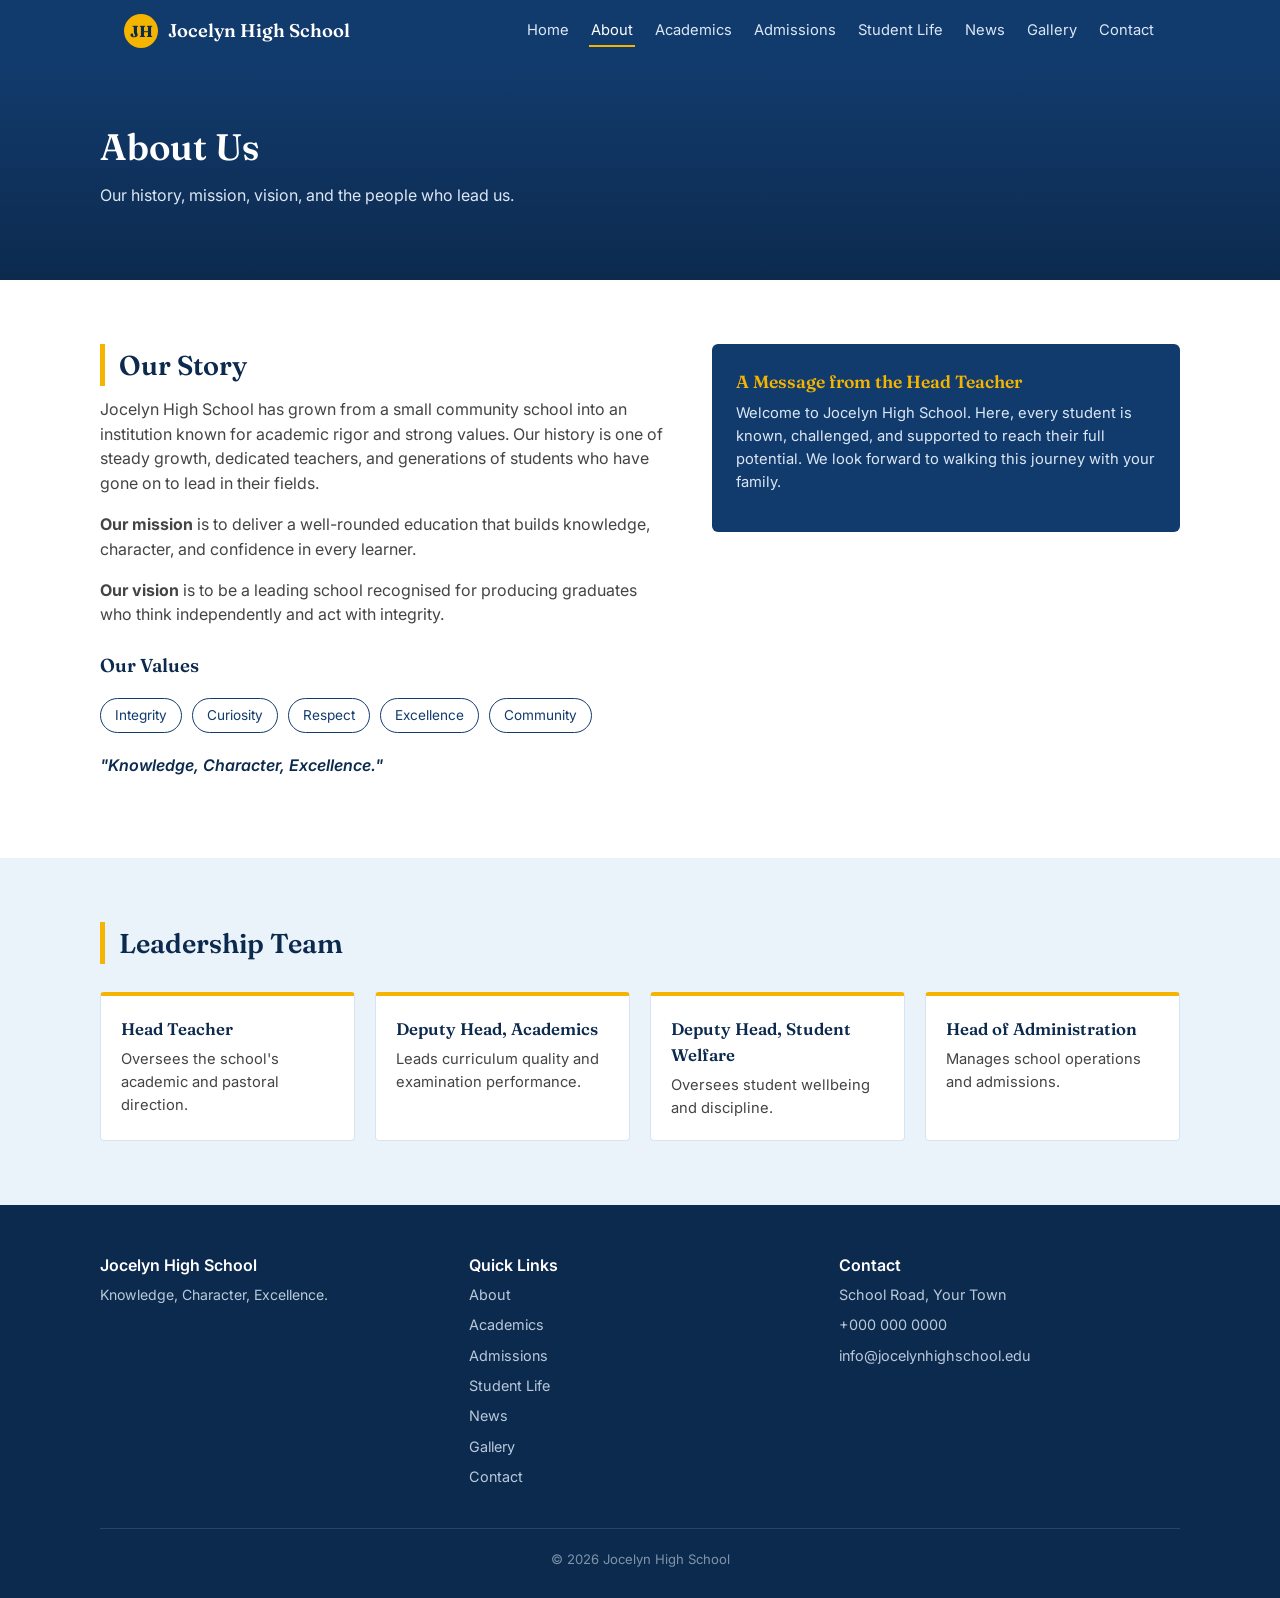
==== about.html @ 5e92a0dd "Add files via upload" ====
<!DOCTYPE html>
<html lang="en">
<head>
<meta charset="UTF-8">
<meta name="viewport" content="width=device-width, initial-scale=1, viewport-fit=cover">
<title>About Us — Jocelyn High School</title>
<link rel="preconnect" href="https://fonts.googleapis.com">
<link rel="preconnect" href="https://fonts.gstatic.com" crossorigin>
<link href="https://fonts.googleapis.com/css2?family=Fraunces:wght@500;600;700&family=Inter:wght@400;500;600&display=swap" rel="stylesheet">
<style>
:root{
  --navy:#123B6D;
  --navy-deep:#0C2A4E;
  --gold:#F4B400;
  --white:#FFFFFF;
  --light:#EAF3FA;
  --text:#222222;
}
*{box-sizing:border-box;}
html{scroll-behavior:smooth;}
body{
  margin:0; background:var(--white); color:var(--text);
  font-family:'Inter', -apple-system, Segoe UI, sans-serif;
  line-height:1.55;
}
h1,h2,h3{font-family:'Fraunces', Georgia, serif; color:var(--navy-deep); margin:0 0 .4em; font-weight:600;}
p{margin:0 0 1em; max-width:64ch;}
a{color:inherit;}
img{max-width:100%;}
section{padding:64px 24px;}
.wrap{max-width:1080px; margin:0 auto;}

header{position:sticky; top:0; z-index:10; background:var(--navy);}
.navbar{max-width:1080px; margin:0 auto; display:flex; align-items:center; justify-content:space-between; padding:14px 24px; gap:16px; flex-wrap:wrap;}
.brand{display:flex; align-items:center; gap:10px; color:var(--white); font-family:'Fraunces',serif; font-weight:600; font-size:1.15rem; white-space:nowrap; text-decoration:none;}
.crest{width:34px; height:34px; border-radius:50%; background:var(--gold); display:flex; align-items:center; justify-content:center; color:var(--navy-deep); font-weight:700; font-size:1rem; flex:none;}
nav{display:flex; gap:18px; flex-wrap:wrap;}
nav a{color:#DCE7F5; text-decoration:none; font-size:.92rem; white-space:nowrap; padding:4px 2px; border-bottom:2px solid transparent;}
nav a:hover, nav a:focus-visible{color:var(--white); border-bottom-color:var(--gold); outline:none;}
nav a.active{color:var(--white); border-bottom-color:var(--gold);}

.hero{background:linear-gradient(180deg, var(--navy) 0%, var(--navy-deep) 100%); color:var(--white); padding:80px 24px 64px;}
.hero .wrap{display:flex; flex-direction:column; gap:18px;}
.hero h1{color:var(--white); font-size:clamp(1.8rem,5vw,2.8rem); max-width:18ch; line-height:1.1;}
.hero p{color:#DCE7F5; font-size:1.05rem;}
.page-hero{background:linear-gradient(180deg, var(--navy) 0%, var(--navy-deep) 100%); color:var(--white); padding:56px 24px; text-align:left;}
.page-hero h1{color:var(--white); font-size:clamp(1.6rem,4vw,2.3rem); margin:0;}
.page-hero p{color:#DCE7F5; margin-top:8px;}

.hero-btns{display:flex; gap:14px; flex-wrap:wrap;}
.btn{display:inline-block; padding:13px 26px; border-radius:4px; text-decoration:none; font-weight:600; font-size:.95rem; border:2px solid transparent; cursor:pointer; font-family:inherit;}
.btn-gold{background:var(--gold); color:var(--navy-deep);}
.btn-gold:hover{background:#DDA300;}
.btn-outline{border-color:#DCE7F5; color:var(--white); background:transparent;}
.btn-outline:hover{background:rgba(255,255,255,.08);}
.btn-outline-navy{border-color:var(--navy); color:var(--navy); background:transparent;}

.quickbar{background:var(--light);}
.quickgrid{display:grid; grid-template-columns:repeat(auto-fit,minmax(190px,1fr)); gap:20px; padding:0;}
.quickitem{display:flex; align-items:center; gap:12px; background:var(--white); border:1px solid #D7E5F2; border-radius:6px; padding:16px 18px;}
.quickitem .ic{font-size:1.5rem;}
.quickitem span.label{font-weight:600; color:var(--navy-deep); font-size:.95rem;}

h2{font-size:1.7rem; border-left:5px solid var(--gold); padding-left:14px;}
.lead{color:#444; max-width:60ch;}
.alt{background:var(--light);}

.grid-cards{display:grid; grid-template-columns:repeat(auto-fit,minmax(230px,1fr)); gap:20px; margin-top:28px;}
.card{background:var(--white); border:1px solid #D7E5F2; border-top:4px solid var(--gold); border-radius:4px; padding:20px;}
.card h3{font-size:1.05rem; margin-bottom:.35em;}
.card p{font-size:.92rem; color:#444; margin:0;}
.card.navy-top{border-top-color:var(--navy);}

.two-col{display:grid; grid-template-columns:1.1fr .9fr; gap:40px; align-items:start;}
@media (max-width:760px){.two-col{grid-template-columns:1fr;}}
.leader-box{background:var(--navy); color:var(--white); border-radius:6px; padding:24px;}
.leader-box h3{color:var(--gold); font-size:1.1rem;}
.leader-box p{color:#DCE7F5; font-size:.92rem;}

.pill-row{display:flex; flex-wrap:wrap; gap:10px; margin-top:18px;}
.pill{background:var(--white); border:1px solid var(--navy); color:var(--navy); font-size:.85rem; padding:6px 14px; border-radius:20px;}

.events{display:grid; grid-template-columns:repeat(auto-fit,minmax(240px,1fr)); gap:18px; margin-top:28px;}
.event{display:flex; gap:14px; background:var(--white); border:1px solid #D7E5F2; border-radius:4px; padding:16px;}
.date{flex:none; width:58px; height:58px; background:var(--navy); color:var(--white); border-radius:4px; display:flex; flex-direction:column; align-items:center; justify-content:center; font-family:'Fraunces',serif;}
.date .d{font-size:1.2rem; font-weight:700; line-height:1;}
.date .m{font-size:.68rem; letter-spacing:.03em;}
.event h3{font-size:.98rem; margin-bottom:.2em;}
.event p{font-size:.85rem; color:#555; margin:0;}

.gallery-grid{display:grid; grid-template-columns:repeat(auto-fit,minmax(150px,1fr)); gap:14px; margin-top:28px;}
.gtile{aspect-ratio:4/3; border-radius:8px; display:flex; align-items:flex-end; padding:12px; color:var(--white); font-size:.85rem; font-weight:600;}
.g1{background:linear-gradient(160deg,#123B6D,#2F6BAE);}
.g2{background:linear-gradient(160deg,#0C2A4E,#123B6D);}
.g3{background:linear-gradient(160deg,#F4B400,#C98F00);}
.g4{background:linear-gradient(160deg,#2F6BAE,#EAF3FA); color:var(--navy-deep);}
.g5{background:linear-gradient(160deg,#123B6D,#F4B400);}
.g6{background:linear-gradient(160deg,#0C2A4E,#2F6BAE);}

.filter-row{display:flex; gap:10px; flex-wrap:wrap; margin-top:20px;}
.filter-row button{font:inherit; font-size:.85rem; padding:7px 16px; border-radius:20px; border:1px solid var(--navy); background:var(--white); color:var(--navy); cursor:pointer;}
.filter-row button.active{background:var(--navy); color:var(--white);}

.contact-grid{display:grid; grid-template-columns:1fr 1fr; gap:40px; margin-top:28px;}
@media (max-width:760px){.contact-grid{grid-template-columns:1fr;}}
.contact-info p{font-size:.95rem;}
.map-box{background:var(--light); border:1px solid #D7E5F2; border-radius:6px; height:220px; display:flex; align-items:center; justify-content:center; color:#5A7A99; font-size:.9rem;}
form{display:flex; flex-direction:column; gap:12px;}
label{font-size:.85rem; font-weight:600; color:var(--navy-deep);}
input,textarea,select{font:inherit; padding:11px 12px; border:1px solid #C3D6E8; border-radius:4px; background:var(--white);}
input:focus,textarea:focus,select:focus{outline:2px solid var(--gold); outline-offset:1px;}
textarea{resize:vertical; min-height:100px;}

table{width:100%; border-collapse:collapse; margin-top:16px; font-size:.92rem;}
table th, table td{text-align:left; padding:10px 12px; border-bottom:1px solid #D7E5F2;}
table th{color:var(--navy-deep); font-family:'Fraunces',serif;}

footer{background:var(--navy-deep); color:#B9C9DB; padding:48px 24px 28px;}
.foot-grid{display:grid; grid-template-columns:repeat(auto-fit,minmax(180px,1fr)); gap:28px; max-width:1080px; margin:0 auto;}
footer h3{color:var(--white); font-size:1rem; font-family:'Inter',sans-serif; font-weight:600;}
footer a{color:#B9C9DB; text-decoration:none; font-size:.9rem; display:block; margin-bottom:8px;}
footer a:hover{color:var(--gold);}
.foot-bottom{max-width:1080px; margin:32px auto 0; border-top:1px solid #24466E; padding-top:20px; font-size:.82rem; text-align:center; color:#7E93AC;}

@media (prefers-reduced-motion:reduce){html{scroll-behavior:auto;}}

</style>
</head>
<body>
<header>
  <div class="navbar">
    <a class="brand" href="index.html"><span class="crest">JH</span> Jocelyn High School</a>
    <nav>
      <a href="index.html">Home</a>
      <a href="about.html" class="active">About</a>
      <a href="academics.html">Academics</a>
      <a href="admissions.html">Admissions</a>
      <a href="students.html">Student Life</a>
      <a href="news.html">News</a>
      <a href="gallery.html">Gallery</a>
      <a href="contact.html">Contact</a>
    </nav>
  </div>
</header>
<section class="page-hero">
  <div class="wrap">
    <h1>About Us</h1>
    <p>Our history, mission, vision, and the people who lead us.</p>
  </div>
</section>

<section>
  <div class="wrap two-col">
    <div>
      <h2>Our Story</h2>
      <p class="lead">Jocelyn High School has grown from a small community school into an institution known for academic rigor and strong values. Our history is one of steady growth, dedicated teachers, and generations of students who have gone on to lead in their fields.</p>
      <p class="lead"><strong>Our mission</strong> is to deliver a well-rounded education that builds knowledge, character, and confidence in every learner.</p>
      <p class="lead"><strong>Our vision</strong> is to be a leading school recognised for producing graduates who think independently and act with integrity.</p>
      <h3 style="margin-top:24px;">Our Values</h3>
      <div class="pill-row">
        <span class="pill">Integrity</span>
        <span class="pill">Curiosity</span>
        <span class="pill">Respect</span>
        <span class="pill">Excellence</span>
        <span class="pill">Community</span>
      </div>
      <p class="lead" style="margin-top:20px; font-style:italic; color:var(--navy-deep); font-weight:600;">"Knowledge, Character, Excellence."</p>
    </div>
    <div class="leader-box">
      <h3>A Message from the Head Teacher</h3>
      <p>Welcome to Jocelyn High School. Here, every student is known, challenged, and supported to reach their full potential. We look forward to walking this journey with your family.</p>
    </div>
  </div>
</section>

<section class="alt">
  <div class="wrap">
    <h2>Leadership Team</h2>
    <div class="grid-cards">
      <div class="card"><h3>Head Teacher</h3><p>Oversees the school's academic and pastoral direction.</p></div>
      <div class="card"><h3>Deputy Head, Academics</h3><p>Leads curriculum quality and examination performance.</p></div>
      <div class="card"><h3>Deputy Head, Student Welfare</h3><p>Oversees student wellbeing and discipline.</p></div>
      <div class="card"><h3>Head of Administration</h3><p>Manages school operations and admissions.</p></div>
    </div>
  </div>
</section>
<footer>
  <div class="foot-grid">
    <div>
      <h3>Jocelyn High School</h3>
      <p style="font-size:.88rem;">Knowledge, Character, Excellence.</p>
    </div>
    <div>
      <h3>Quick Links</h3>
      <a href="about.html">About Us</a>
      <a href="admissions.html">Admissions</a>
      <a href="academics.html">Academics</a>
      <a href="students.html">Student Life</a>
    </div>
    <div>
      <h3>Contact</h3>
      <a href="contact.html">School Road, Your Town</a>
      <a href="contact.html">+000 000 0000</a>
      <a href="contact.html">info@jocelynhighschool.edu</a>
    </div>
  </div>
  <div class="foot-bottom">© 2026 Jocelyn High School</div>
</footer>
<script src="links.js"></script>
</body>
</html>
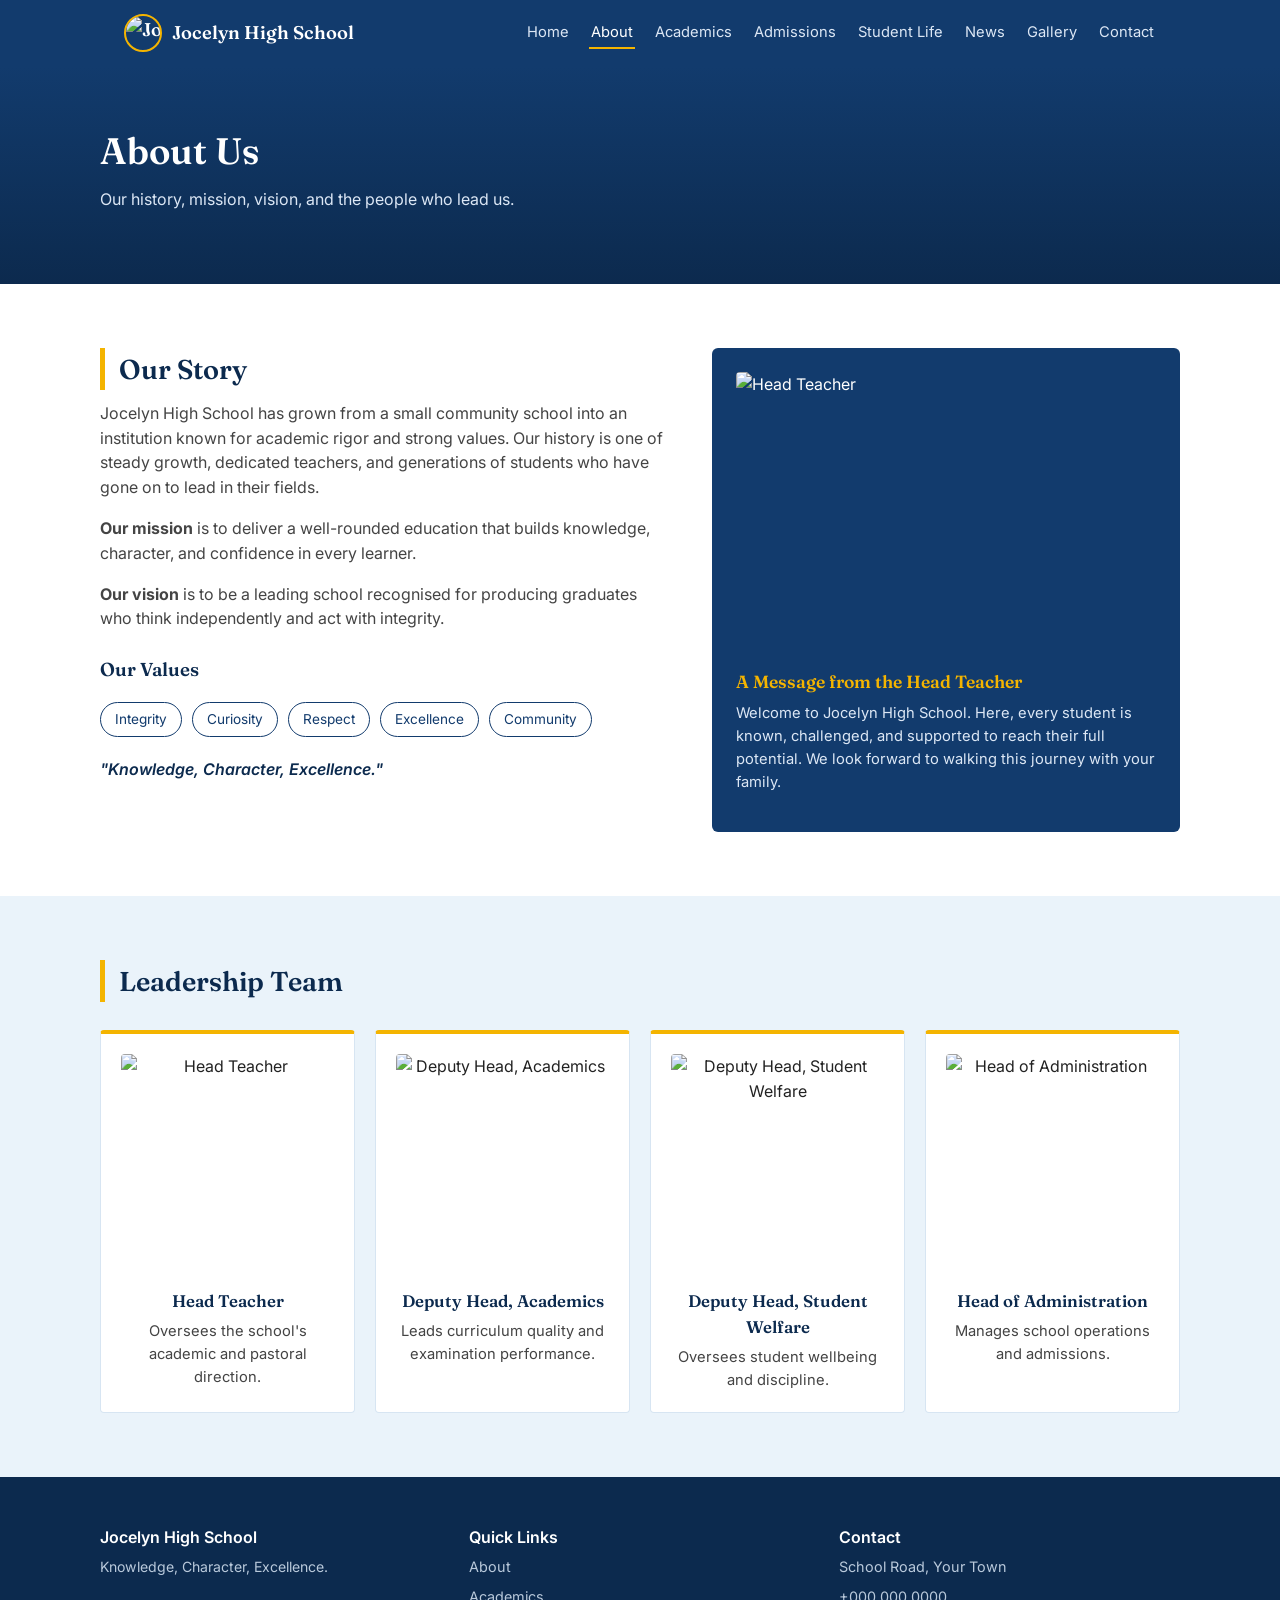
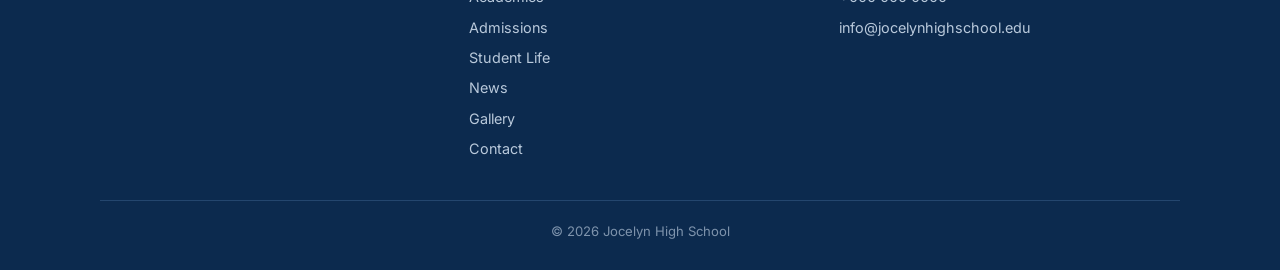
==== commit 45bccb99: "Add About Us page for Jocelyn High School This HTML file contains the structure and styling for the " ====
--- a/about.html
+++ b/about.html
@@ -26,14 +26,14 @@
 h1,h2,h3{font-family:'Fraunces', Georgia, serif; color:var(--navy-deep); margin:0 0 .4em; font-weight:600;}
 p{margin:0 0 1em; max-width:64ch;}
 a{color:inherit;}
-img{max-width:100%;}
+img{max-width:100%; height:auto; display:block;}
 section{padding:64px 24px;}
 .wrap{max-width:1080px; margin:0 auto;}
 
 header{position:sticky; top:0; z-index:10; background:var(--navy);}
 .navbar{max-width:1080px; margin:0 auto; display:flex; align-items:center; justify-content:space-between; padding:14px 24px; gap:16px; flex-wrap:wrap;}
 .brand{display:flex; align-items:center; gap:10px; color:var(--white); font-family:'Fraunces',serif; font-weight:600; font-size:1.15rem; white-space:nowrap; text-decoration:none;}
-.crest{width:34px; height:34px; border-radius:50%; background:var(--gold); display:flex; align-items:center; justify-content:center; color:var(--navy-deep); font-weight:700; font-size:1rem; flex:none;}
+.logo-img{width:38px; height:38px; border-radius:50%; object-fit:cover; border:2px solid var(--gold);}
 nav{display:flex; gap:18px; flex-wrap:wrap;}
 nav a{color:#DCE7F5; text-decoration:none; font-size:.92rem; white-space:nowrap; padding:4px 2px; border-bottom:2px solid transparent;}
 nav a:hover, nav a:focus-visible{color:var(--white); border-bottom-color:var(--gold); outline:none;}
@@ -66,7 +66,8 @@
 .alt{background:var(--light);}
 
 .grid-cards{display:grid; grid-template-columns:repeat(auto-fit,minmax(230px,1fr)); gap:20px; margin-top:28px;}
-.card{background:var(--white); border:1px solid #D7E5F2; border-top:4px solid var(--gold); border-radius:4px; padding:20px;}
+.card{background:var(--white); border:1px solid #D7E5F2; border-top:4px solid var(--gold); border-radius:4px; padding:20px; text-align:center;}
+.card img.profile-img{width:100%; height:220px; object-fit:cover; border-radius:4px; margin-bottom:14px;}
 .card h3{font-size:1.05rem; margin-bottom:.35em;}
 .card p{font-size:.92rem; color:#444; margin:0;}
 .card.navy-top{border-top-color:var(--navy);}
@@ -74,6 +75,7 @@
 .two-col{display:grid; grid-template-columns:1.1fr .9fr; gap:40px; align-items:start;}
 @media (max-width:760px){.two-col{grid-template-columns:1fr;}}
 .leader-box{background:var(--navy); color:var(--white); border-radius:6px; padding:24px;}
+.leader-box img.head-img{width:100%; height:280px; object-fit:cover; border-radius:4px; margin-bottom:16px;}
 .leader-box h3{color:var(--gold); font-size:1.1rem;}
 .leader-box p{color:#DCE7F5; font-size:.92rem;}
 
@@ -90,12 +92,6 @@
 
 .gallery-grid{display:grid; grid-template-columns:repeat(auto-fit,minmax(150px,1fr)); gap:14px; margin-top:28px;}
 .gtile{aspect-ratio:4/3; border-radius:8px; display:flex; align-items:flex-end; padding:12px; color:var(--white); font-size:.85rem; font-weight:600;}
-.g1{background:linear-gradient(160deg,#123B6D,#2F6BAE);}
-.g2{background:linear-gradient(160deg,#0C2A4E,#123B6D);}
-.g3{background:linear-gradient(160deg,#F4B400,#C98F00);}
-.g4{background:linear-gradient(160deg,#2F6BAE,#EAF3FA); color:var(--navy-deep);}
-.g5{background:linear-gradient(160deg,#123B6D,#F4B400);}
-.g6{background:linear-gradient(160deg,#0C2A4E,#2F6BAE);}
 
 .filter-row{display:flex; gap:10px; flex-wrap:wrap; margin-top:20px;}
 .filter-row button{font:inherit; font-size:.85rem; padding:7px 16px; border-radius:20px; border:1px solid var(--navy); background:var(--white); color:var(--navy); cursor:pointer;}
@@ -129,7 +125,10 @@
 <body>
 <header>
   <div class="navbar">
-    <a class="brand" href="index.html"><span class="crest">JH</span> Jocelyn High School</a>
+    <a class="brand" href="index.html">
+      <img src="logo.jpg" alt="Jocelyn High School Logo" class="logo-img">
+      Jocelyn High School
+    </a>
     <nav>
       <a href="index.html">Home</a>
       <a href="about.html" class="active">About</a>
@@ -167,6 +166,7 @@
       <p class="lead" style="margin-top:20px; font-style:italic; color:var(--navy-deep); font-weight:600;">"Knowledge, Character, Excellence."</p>
     </div>
     <div class="leader-box">
+      <img src="3.jpg" alt="Head Teacher" class="head-img">
       <h3>A Message from the Head Teacher</h3>
       <p>Welcome to Jocelyn High School. Here, every student is known, challenged, and supported to reach their full potential. We look forward to walking this journey with your family.</p>
     </div>
@@ -177,10 +177,26 @@
   <div class="wrap">
     <h2>Leadership Team</h2>
     <div class="grid-cards">
-      <div class="card"><h3>Head Teacher</h3><p>Oversees the school's academic and pastoral direction.</p></div>
-      <div class="card"><h3>Deputy Head, Academics</h3><p>Leads curriculum quality and examination performance.</p></div>
-      <div class="card"><h3>Deputy Head, Student Welfare</h3><p>Oversees student wellbeing and discipline.</p></div>
-      <div class="card"><h3>Head of Administration</h3><p>Manages school operations and admissions.</p></div>
+      <div class="card">
+        <img src="3.jpg" alt="Head Teacher" class="profile-img">
+        <h3>Head Teacher</h3>
+        <p>Oversees the school's academic and pastoral direction.</p>
+      </div>
+      <div class="card">
+        <img src="1.jpg" alt="Deputy Head, Academics" class="profile-img">
+        <h3>Deputy Head, Academics</h3>
+        <p>Leads curriculum quality and examination performance.</p>
+      </div>
+      <div class="card">
+        <img src="2.jpg" alt="Deputy Head, Student Welfare" class="profile-img">
+        <h3>Deputy Head, Student Welfare</h3>
+        <p>Oversees student wellbeing and discipline.</p>
+      </div>
+      <div class="card">
+        <img src="4.jpg" alt="Head of Administration" class="profile-img">
+        <h3>Head of Administration</h3>
+        <p>Manages school operations and admissions.</p>
+      </div>
     </div>
   </div>
 </section>
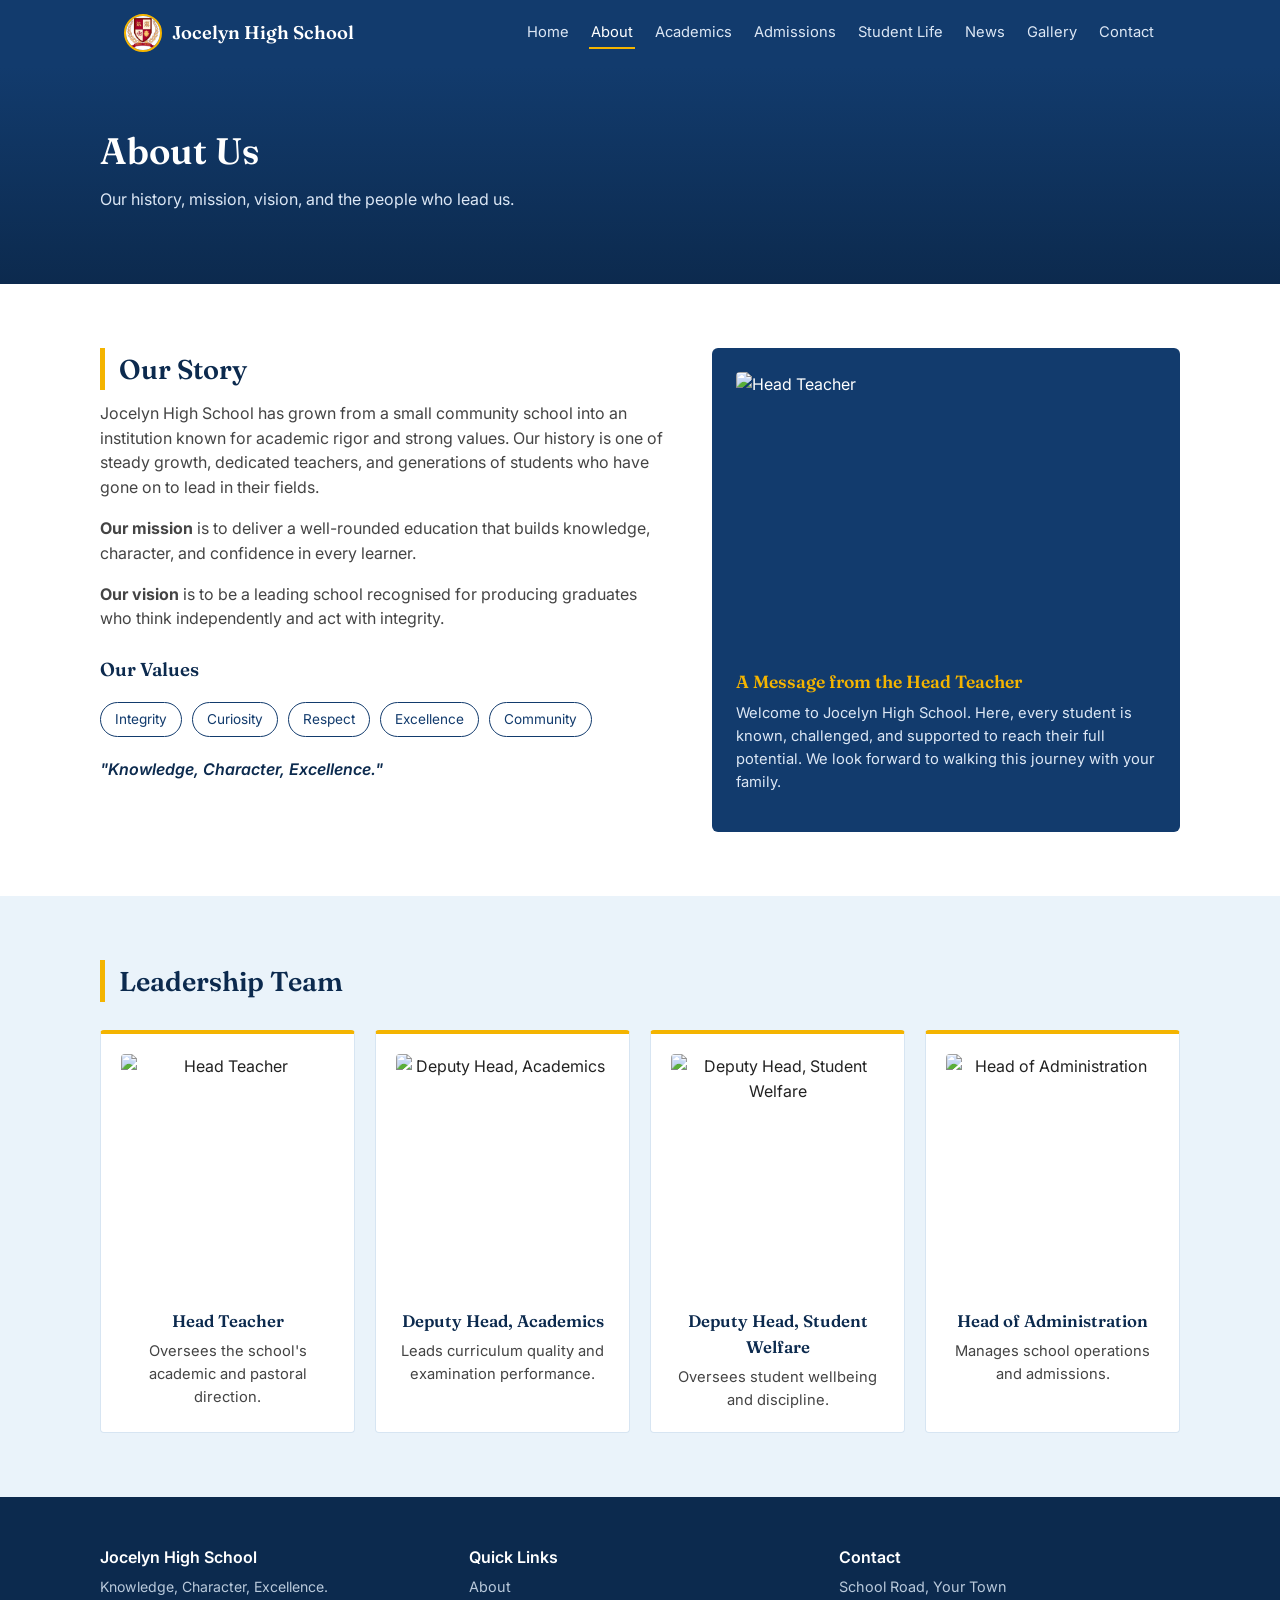
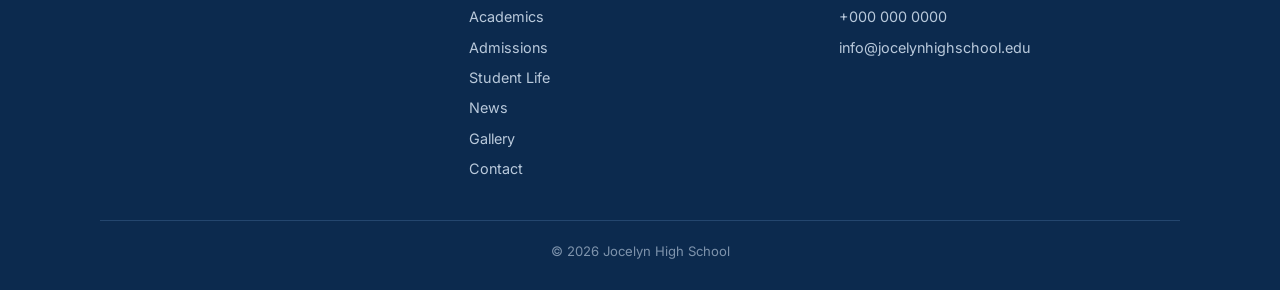
==== commit ee2d9406: "Add about.html for school information page" ====
--- a/about.html
+++ b/about.html
@@ -67,7 +67,7 @@
 
 .grid-cards{display:grid; grid-template-columns:repeat(auto-fit,minmax(230px,1fr)); gap:20px; margin-top:28px;}
 .card{background:var(--white); border:1px solid #D7E5F2; border-top:4px solid var(--gold); border-radius:4px; padding:20px; text-align:center;}
-.card img.profile-img{width:100%; height:220px; object-fit:cover; border-radius:4px; margin-bottom:14px;}
+.card img.profile-img{width:100%; height:240px; object-fit:cover; border-radius:4px; margin-bottom:14px;}
 .card h3{font-size:1.05rem; margin-bottom:.35em;}
 .card p{font-size:.92rem; color:#444; margin:0;}
 .card.navy-top{border-top-color:var(--navy);}
@@ -126,7 +126,7 @@
 <header>
   <div class="navbar">
     <a class="brand" href="index.html">
-      <img src="logo.jpg" alt="Jocelyn High School Logo" class="logo-img">
+      <img src="logo.jpeg" alt="Jocelyn High School Logo" class="logo-img">
       Jocelyn High School
     </a>
     <nav>
